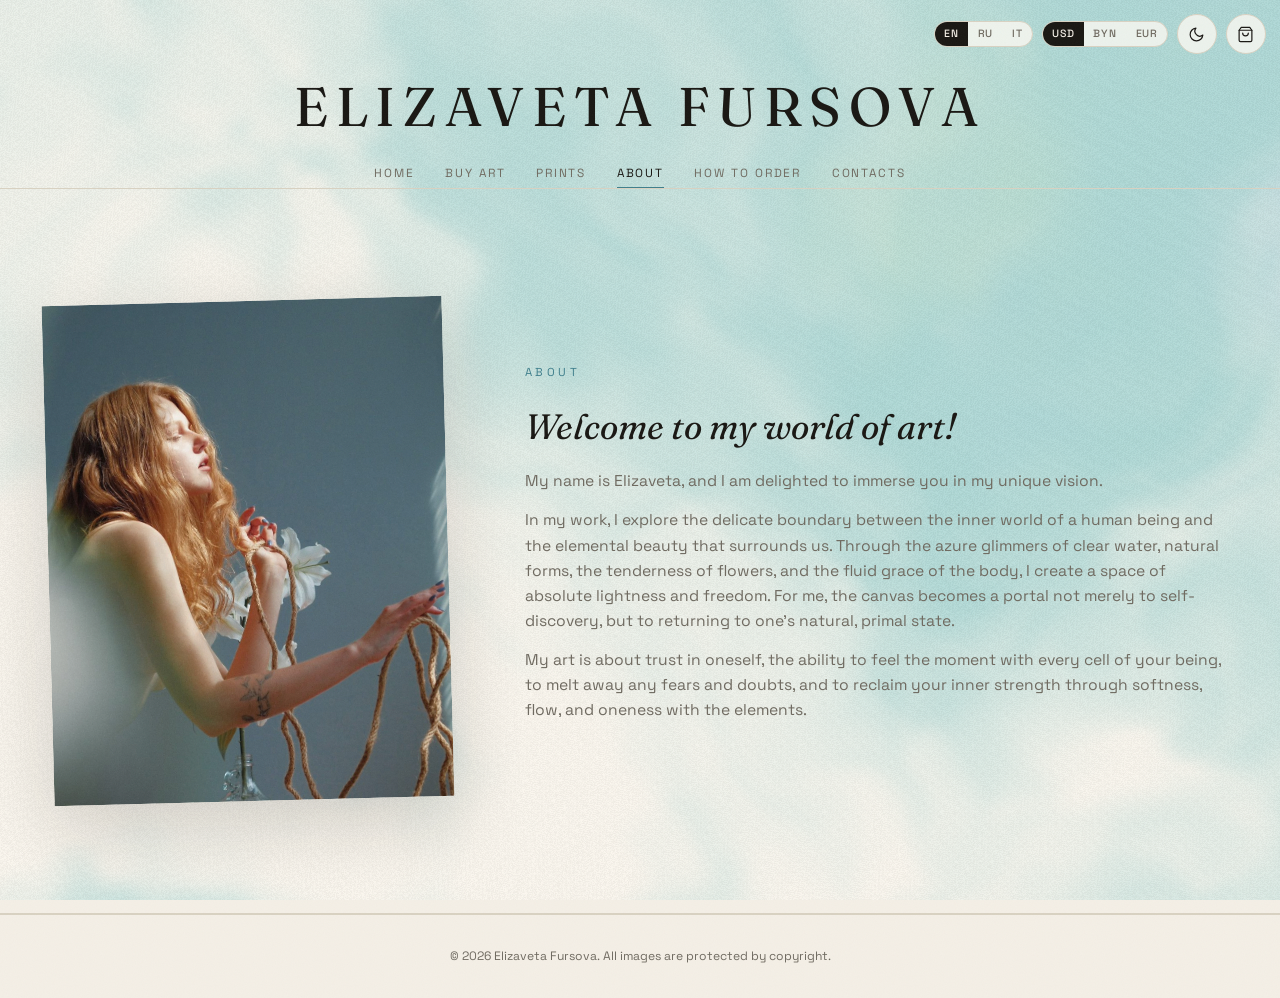
==== about.html @ abee3919 "Multi-page structure, lightbox zoom, sold works haze, full-width hero - Six separate pages: Home, Bu" ====
<!DOCTYPE html>
<html lang="en">
<head>
  <meta charset="UTF-8">
  <meta name="viewport" content="width=device-width, initial-scale=1.0">
  <title>About — Elizaveta Fursova</title>
  <meta name="description" content="About the artist Elizaveta Fursova.">
  <meta name="theme-color" content="#f4efe6">
  <link rel="preconnect" href="https://fonts.googleapis.com">
  <link rel="preconnect" href="https://fonts.gstatic.com" crossorigin>
  <link href="https://fonts.googleapis.com/css2?family=Fraunces:ital,opsz,wght@0,9..144,300..700;1,9..144,300..700&family=Space+Grotesk:wght@400;500;600&display=swap" rel="stylesheet">
  <link rel="stylesheet" href="css/style.css">
  <link rel="icon" href="data:image/svg+xml,<svg xmlns=%22http://www.w3.org/2000/svg%22 viewBox=%220 0 100 100%22><text y=%22.9em%22 font-size=%2290%22>🖼</text></svg>">
</head>
<body data-title-key="nav.about">

  <canvas id="bgShader" aria-hidden="true"></canvas>
  <div class="grain" aria-hidden="true"></div>

  <div class="utilities">
    <div class="switchers"></div>
    <button class="icon-btn" id="themeBtn" aria-label="Toggle theme">
      <svg class="icon-moon" width="17" height="17" viewBox="0 0 24 24" fill="none" stroke="currentColor" stroke-width="1.7" stroke-linecap="round" stroke-linejoin="round"><path d="M21 12.8A9 9 0 1 1 11.2 3a7 7 0 0 0 9.8 9.8Z"/></svg>
      <svg class="icon-sun" width="17" height="17" viewBox="0 0 24 24" fill="none" stroke="currentColor" stroke-width="1.7" stroke-linecap="round" stroke-linejoin="round"><circle cx="12" cy="12" r="4"/><path d="M12 2v2M12 20v2M4.9 4.9l1.4 1.4M17.7 17.7l1.4 1.4M2 12h2M20 12h2M4.9 19.1l1.4-1.4M17.7 6.3l1.4-1.4"/></svg>
    </button>
    <button class="icon-btn" id="cartBtn" aria-label="Cart">
      <svg width="17" height="17" viewBox="0 0 24 24" fill="none" stroke="currentColor" stroke-width="1.7" stroke-linecap="round" stroke-linejoin="round"><path d="M6 2 3 6v14a2 2 0 0 0 2 2h14a2 2 0 0 0 2-2V6l-3-4Z"/><path d="M3 6h18"/><path d="M16 10a4 4 0 0 1-8 0"/></svg>
      <span class="cart-count" id="cartCount" hidden>0</span>
    </button>
  </div>

  <header class="site-head" id="top">
    <a class="site-name" href="index.html" data-artist-name>Elizaveta Fursova</a>
    <nav class="site-nav">
      <a href="index.html" data-i18n="nav.home">Home</a>
      <a href="buy-art.html" data-i18n="nav.buy">Buy art</a>
      <a href="prints.html" data-i18n="nav.prints">Prints</a>
      <a href="about.html" class="active" data-i18n="nav.about">About</a>
      <a href="how-to-order.html" data-i18n="nav.how">How to order</a>
      <a href="contacts.html" data-i18n="nav.contacts">Contacts</a>
    </nav>
  </header>

  <main>
    <section class="section section-about">
      <div class="about-inner">
        <div class="about-portrait reveal">
          <img src="images/portrait.jpg" alt="Elizaveta Fursova" loading="lazy">
        </div>
        <div class="about-text reveal">
          <p class="about-kicker" data-i18n="about.title">About</p>
          <p class="about-greeting" data-about-greeting></p>
          <div class="about-body" data-about></div>
        </div>
      </div>
    </section>
  </main>

  <footer class="footer">
    <p>© <span id="year"></span> <span data-artist-name>Elizaveta Fursova</span>. <span data-i18n="footer">All images are protected by copyright.</span></p>
  </footer>

  <!-- КОРЗИНА -->
  <div class="drawer-overlay" id="cartDrawer" hidden>
    <aside class="drawer" role="dialog" aria-modal="true" aria-label="Cart">
      <div class="drawer-head">
        <h3 data-i18n="cart.title">Cart</h3>
        <button class="modal-close" data-close-cart aria-label="Close">×</button>
      </div>
      <div class="drawer-items" id="cartItems"></div>
      <div class="drawer-empty" id="cartEmpty" data-i18n="cart.empty">Your cart is empty</div>

      <form class="drawer-form" id="orderForm" hidden>
        <div class="drawer-total"><span data-i18n="cart.total">Total:</span> <strong id="cartTotal"></strong></div>
        <input type="text" id="fName" data-i18n-ph="cart.name" placeholder="Your name" required>
        <input type="text" id="fContact" data-i18n-ph="cart.contact" placeholder="Telegram, phone or e-mail" required>
        <textarea id="fComment" data-i18n-ph="cart.comment" placeholder="Order notes (optional)" rows="2"></textarea>
        <button type="submit" class="btn btn-primary btn-wide" data-i18n="cart.sendTg">Send order via Telegram</button>
        <button type="button" class="btn btn-ghost btn-wide" id="sendMail" data-i18n="cart.sendMail">Send by e-mail</button>
        <p class="drawer-hint" data-i18n="cart.hint">The button copies your order text and opens the chat.</p>
      </form>
    </aside>
  </div>

  <div class="toast" id="toast" hidden></div>

  <script src="js/products.js"></script>
  <script src="js/app.js"></script>
  <script src="js/shader.js"></script>
</body>
</html>
---- css/style.css ----
/* ============================================================
   ТЕМЫ: светлая (по умолчанию) и тёмная [data-theme="dark"]
   ============================================================ */
:root {
  --bg: #f4efe6;
  --bg-soft: #eae4d7;
  --surface: #fbf8f2;
  --ink: #191713;
  --ink-soft: #6f6a60;
  --line: #d9d2c2;
  --accent: #3f7f8c;
  --accent-soft: #67a5b0;
  --shadow: 0 24px 70px rgba(25, 23, 19, .16);
  --grain-o: .06;
  --serif: "Fraunces", Georgia, serif;
  --sans: "Space Grotesk", -apple-system, "Segoe UI", sans-serif;
  --ease: cubic-bezier(.22, .8, .28, 1);
}

[data-theme="dark"] {
  --bg: #121110;
  --bg-soft: #1b1917;
  --surface: #1d1b18;
  --ink: #ece6da;
  --ink-soft: #97917f;
  --line: #2d2a25;
  --accent: #85c0cb;
  --accent-soft: #a6d6df;
  --shadow: 0 24px 70px rgba(0, 0, 0, .5);
  --grain-o: .09;
}

* { margin: 0; padding: 0; box-sizing: border-box; }

html { scroll-behavior: smooth; }

body {
  font-family: var(--sans);
  font-size: 16px;
  line-height: 1.6;
  color: var(--ink);
  background: var(--bg);
  -webkit-font-smoothing: antialiased;
  overflow-x: hidden;
  transition: background .5s ease, color .5s ease;
}

::selection { background: var(--accent); color: var(--bg); }

/* аккуратный фокус для клавиатуры, без рамок при кликах мышью */
:focus { outline: none; }
:focus-visible { outline: 2px solid var(--accent); outline-offset: 3px; border-radius: 4px; }

a, button { -webkit-tap-highlight-color: transparent; }

img { display: block; max-width: 100%; }

h1, h2, h3 { font-family: var(--serif); font-weight: 420; line-height: 1.05; }

a { color: inherit; }

/* фон-шейдер на весь сайт, под контентом */
#bgShader {
  position: fixed;
  inset: 0;
  width: 100%;
  height: 100%;
  z-index: -1;
  display: block;
}

/* Зерно бумаги */
.grain {
  position: fixed;
  inset: -50%;
  width: 200%;
  height: 200%;
  z-index: 999;
  pointer-events: none;
  opacity: var(--grain-o);
  background-image: url("data:image/svg+xml,%3Csvg xmlns='http://www.w3.org/2000/svg' width='140' height='140'%3E%3Cfilter id='n'%3E%3CfeTurbulence type='fractalNoise' baseFrequency='.9' numOctaves='2'/%3E%3C/filter%3E%3Crect width='140' height='140' filter='url(%23n)' opacity='.6'/%3E%3C/svg%3E");
  animation: grain 8s steps(10) infinite;
}
@keyframes grain {
  0%, 100% { transform: translate(0, 0); }
  20% { transform: translate(-3%, 2%); }
  40% { transform: translate(2%, -3%); }
  60% { transform: translate(-2%, -2%); }
  80% { transform: translate(3%, 3%); }
}

/* ============================================================
   ПОЯВЛЕНИЕ ПРИ СКРОЛЛЕ (только когда работает JS)
   ============================================================ */
.js .reveal {
  opacity: 0;
  transform: translateY(38px);
  transition: opacity 1s var(--ease), transform 1s var(--ease);
  transition-delay: var(--d, 0s);
}
.js .reveal.in { opacity: 1; transform: none; }

@media (prefers-reduced-motion: reduce) {
  .js .reveal { opacity: 1; transform: none; transition: none; }
  .marquee-track, .grain { animation: none !important; }
}

/* ============================================================
   КНОПКИ
   ============================================================ */
.btn {
  position: relative;
  display: inline-block;
  padding: .95rem 2.1rem;
  border: 1px solid transparent;
  border-radius: 3rem;
  font: 500 .8rem/1 var(--sans);
  letter-spacing: .12em;
  text-transform: uppercase;
  text-decoration: none;
  cursor: pointer;
  overflow: hidden;
  z-index: 1;
  transition: color .35s var(--ease), border-color .35s var(--ease);
}
.btn::after {
  content: "";
  position: absolute;
  inset: 0;
  background: var(--accent);
  transform: translateY(101%);
  transition: transform .4s var(--ease);
  z-index: -1;
}
.btn:hover::after { transform: translateY(0); }
.btn-primary { background: var(--ink); color: var(--bg); }
.btn-primary:hover { color: #fff; }
.btn-ghost { background: transparent; color: var(--ink); border-color: var(--line); }
.btn-ghost:hover { color: #fff; border-color: var(--accent); }
.btn-wide { width: 100%; text-align: center; }

/* ============================================================
   СЛУЖЕБНЫЕ КНОПКИ (фикс. правый верхний угол)
   ============================================================ */
.utilities {
  position: fixed;
  top: .9rem;
  right: .9rem;
  z-index: 60;
  display: flex;
  align-items: center;
  gap: .55rem;
}

.switchers { display: flex; align-items: center; gap: .55rem; }
.switch-group {
  display: flex;
  border: 1px solid var(--line);
  border-radius: 2rem;
  overflow: hidden;
  background: var(--surface);
  background: color-mix(in srgb, var(--surface) 82%, transparent);
  backdrop-filter: blur(8px);
}
.switch {
  padding: .42rem .6rem;
  border: none;
  background: transparent;
  font: 500 .66rem/1 var(--sans);
  letter-spacing: .06em;
  color: var(--ink-soft);
  cursor: pointer;
  transition: all .25s;
}
.switch:hover { color: var(--ink); }
.switch.active { background: var(--ink); color: var(--bg); }

.icon-btn {
  position: relative;
  display: grid;
  place-items: center;
  width: 40px;
  height: 40px;
  border: 1px solid var(--line);
  border-radius: 50%;
  background: var(--surface);
  background: color-mix(in srgb, var(--surface) 82%, transparent);
  backdrop-filter: blur(8px);
  color: var(--ink);
  cursor: pointer;
  transition: border-color .25s, transform .25s var(--ease);
  flex-shrink: 0;
}
.icon-btn:hover { border-color: var(--accent); transform: scale(1.07); }

.icon-sun { display: none; }
[data-theme="dark"] .icon-sun { display: block; }
[data-theme="dark"] .icon-moon { display: none; }

.cart-count {
  position: absolute;
  top: -4px;
  right: -4px;
  min-width: 18px;
  height: 18px;
  padding: 0 4px;
  border-radius: 9px;
  background: var(--accent);
  color: #fff;
  font-size: .66rem;
  font-weight: 600;
  line-height: 18px;
  text-align: center;
}

/* ============================================================
   ШАПКА: имя по центру + меню строкой
   ============================================================ */
.site-head {
  text-align: center;
  padding: clamp(3.2rem, 7vw, 4.8rem) 1.2rem 0;
}

.site-name {
  display: inline-block;
  font-family: var(--serif);
  font-size: clamp(1.9rem, 5.2vw, 3.4rem);
  font-weight: 420;
  letter-spacing: .14em;
  text-transform: uppercase;
  text-decoration: none;
  line-height: 1.1;
}

.site-nav {
  display: flex;
  flex-wrap: wrap;
  justify-content: center;
  gap: .4rem 1.9rem;
  margin-top: 1.4rem;
}
.site-nav a {
  position: relative;
  font-size: .74rem;
  letter-spacing: .16em;
  text-transform: uppercase;
  text-decoration: none;
  color: var(--ink-soft);
  padding: .3rem 0;
  transition: color .25s;
}
.site-nav a::after {
  content: "";
  position: absolute;
  left: 0; right: 100%;
  bottom: 0;
  height: 1px;
  background: var(--accent);
  transition: right .35s var(--ease);
}
.site-nav a:hover { color: var(--ink); }
.site-nav a:hover::after { right: 0; }
.site-nav a.active { color: var(--ink); }
.site-nav a.active::after { right: 0; }

/* ============================================================
   ФОТО-ШАПКА — во всю ширину экрана
   ============================================================ */
.hero {
  margin-top: clamp(1.6rem, 3.5vw, 2.6rem);
}
.hero-photo { position: relative; }
.hero-photo img {
  width: 100%;
  display: block;
  max-height: 78vh;
  object-fit: cover;
}

.home-cta {
  text-align: center;
  padding: clamp(2.5rem, 6vw, 4rem) 1.2rem;
}

/* короткие страницы: подвал не должен висеть посреди экрана */
main { min-height: 52vh; }

/* ============================================================
   СЕКЦИИ И ГИГАНТСКИЕ ЗАГОЛОВКИ
   ============================================================ */
.section {
  max-width: 1280px;
  margin: 0 auto;
  padding: clamp(4rem, 9vw, 7rem) clamp(1.2rem, 4vw, 3rem);
}

.giant {
  font-size: clamp(2.4rem, 6.5vw, 5rem);
  font-weight: 380;
  letter-spacing: -.02em;
  text-transform: uppercase;
}
.giant sup {
  font-family: var(--sans);
  font-size: clamp(.9rem, 1.6vw, 1.2rem);
  font-weight: 500;
  color: var(--accent);
  margin-left: .6rem;
  letter-spacing: 0;
}

.works-head {
  display: flex;
  flex-wrap: wrap;
  align-items: flex-end;
  justify-content: space-between;
  gap: 1.2rem 2rem;
  margin-bottom: clamp(2.5rem, 5vw, 4rem);
}

/* ============================================================
   СЕТКА РАБОТ
   ============================================================ */
.grid {
  display: grid;
  grid-template-columns: repeat(3, 1fr);
  gap: clamp(2.2rem, 4vw, 3.2rem) clamp(1.2rem, 2.5vw, 2rem);
}

.card { cursor: pointer; }

.card-img {
  position: relative;
  aspect-ratio: 4 / 5;
  overflow: hidden;
  background: var(--bg-soft);
  margin-bottom: 1.2rem;
  transition: transform .5s var(--ease), box-shadow .5s var(--ease);
}
/* при наведении работа выходит вперёд, позади появляется тень */
.card:hover .card-img {
  transform: translateY(-9px);
  box-shadow: 0 30px 50px rgba(20, 30, 33, .3);
}
.card-img img {
  width: 100%;
  height: 100%;
  object-fit: cover;
  transform: scale(1.02);
  transition: transform .9s var(--ease);
}
.card:hover .card-img img { transform: scale(1.07); }

.card-badge {
  position: absolute;
  top: .8rem;
  left: .8rem;
  padding: .34rem .75rem;
  border-radius: 2rem;
  background: var(--ink);
  color: var(--bg);
  font-size: .62rem;
  letter-spacing: .16em;
  text-transform: uppercase;
  z-index: 1;
}
.card-badge.unique { background: var(--accent); color: #fff; }

/* проданные работы: дымка поверх, приглушённые цвета */
.card.is-sold .card-img::after {
  content: "";
  position: absolute;
  inset: 0;
  background: var(--bg);
  opacity: .42;
  pointer-events: none;
  transition: opacity .4s var(--ease);
}
.card.is-sold .card-img img { filter: saturate(.75); }
.card.is-sold:hover .card-img::after { opacity: .22; } /* при наведении дымка слегка тает */

.card-title {
  font-family: var(--serif);
  font-size: clamp(1.25rem, 1.8vw, 1.55rem);
  font-weight: 440;
  transition: color .25s;
}
.card:hover .card-title { color: var(--accent); }
.card-meta { font-size: .78rem; color: var(--ink-soft); margin: .2rem 0 .35rem; }
.card-price { font-size: .92rem; font-weight: 500; letter-spacing: .03em; }
.card-price.sold { color: var(--ink-soft); font-weight: 400; font-style: italic; }

/* ============================================================
   ВАРИАНТ «МАГНИТНАЯ КАРУСЕЛЬ» (включается <body class="carousel-mode">)
   ============================================================ */
.carousel-mode .grid {
  display: flex;
  gap: clamp(1.4rem, 2.5vw, 2.2rem);
  overflow-x: auto;
  scroll-snap-type: x mandatory;
  padding: .5rem .5rem 1.8rem;
  cursor: grab;
  scrollbar-width: none;
  -webkit-overflow-scrolling: touch;
  user-select: none;
}
.carousel-mode .card-img img { -webkit-user-drag: none; user-drag: none; }
.carousel-mode .grid::-webkit-scrollbar { display: none; }
.carousel-mode .grid.dragging { cursor: grabbing; scroll-snap-type: none; }
.carousel-mode .grid.dragging .card { pointer-events: none; }
.carousel-mode .card {
  flex: 0 0 min(400px, 80vw);
  scroll-snap-align: center;
}
.carousel-mode .card-img { will-change: transform; }
.car-nav { display: flex; gap: .6rem; }

/* ============================================================
   ПРИНТЫ (скоро)
   ============================================================ */
.section-prints { text-align: center; border-top: 1px solid var(--line); }
.prints-soon {
  margin-top: 1.4rem;
  font-family: var(--serif);
  font-style: italic;
  font-size: clamp(1.1rem, 2vw, 1.4rem);
  color: var(--ink-soft);
}

/* ============================================================
   ОБО МНЕ
   ============================================================ */
.section-about { border-top: 1px solid var(--line); border-bottom: 1px solid var(--line); }
.about-inner {
  display: grid;
  grid-template-columns: minmax(240px, 400px) 1fr;
  gap: clamp(2rem, 6vw, 5rem);
  align-items: center;
}
.about-portrait { overflow: hidden; box-shadow: var(--shadow); rotate: -1.5deg; }
.about-portrait img {
  width: 100%;
  aspect-ratio: 4/5;
  object-fit: cover;
  transition: transform .9s var(--ease);
}
.about-portrait:hover img { transform: scale(1.05); }

.about-kicker {
  font-size: .72rem;
  letter-spacing: .3em;
  text-transform: uppercase;
  color: var(--accent);
  margin-bottom: 1.4rem;
}
.about-greeting {
  font-family: var(--serif);
  font-size: clamp(1.5rem, 2.8vw, 2.2rem);
  font-weight: 400;
  font-style: italic;
  line-height: 1.3;
  margin-bottom: 1.2rem;
}
.about-body p {
  font-size: .98rem;
  color: var(--ink-soft);
  max-width: 46rem;
  margin-bottom: .9rem;
}
.about-city { margin-top: 1.2rem; font-style: italic; color: var(--ink-soft); }

/* ============================================================
   КАК ЗАКАЗАТЬ
   ============================================================ */
#how .giant { margin-bottom: clamp(2.5rem, 5vw, 4rem); }
.steps {
  list-style: none;
  display: grid;
  grid-template-columns: repeat(auto-fit, minmax(240px, 1fr));
  gap: 2.5rem;
}
.steps li { border-top: 1px solid var(--line); padding-top: 1.4rem; }
.steps li span {
  font-family: var(--serif);
  font-style: italic;
  font-size: clamp(2.2rem, 4vw, 3.4rem);
  font-weight: 340;
  color: var(--accent);
  line-height: 1;
}
.steps h3 { font-size: 1.3rem; font-weight: 460; margin: .8rem 0 .5rem; }
.steps p { font-size: .9rem; color: var(--ink-soft); }

/* ============================================================
   КОНТАКТЫ И ПОДВАЛ
   ============================================================ */
.section-contacts { text-align: center; border-top: 1px solid var(--line); }
.contacts-lead { color: var(--ink-soft); margin: 1.2rem auto 2.2rem; max-width: 34rem; }
.contact-links { display: flex; justify-content: center; gap: 1rem; }
.contact-links .soc {
  display: grid;
  place-items: center;
  width: 62px;
  height: 62px;
  border: 1px solid var(--line);
  border-radius: 50%;
  color: var(--ink);
  background: var(--surface);
  transition: all .3s var(--ease);
}
.contact-links .soc:hover {
  background: var(--accent);
  border-color: var(--accent);
  color: #fff;
  transform: translateY(-4px);
  box-shadow: 0 12px 28px rgba(20, 30, 33, .2);
}
.contacts-email {
  margin-top: 1.8rem;
  font-size: .95rem;
  color: var(--ink-soft);
}
.contacts-email a {
  color: var(--ink);
  text-decoration-color: var(--accent);
  text-underline-offset: 4px;
  transition: color .25s;
}
.contacts-email a:hover { color: var(--accent); }

.footer {
  border-top: 1px solid var(--line);
  padding: 2rem 1.5rem;
  text-align: center;
  font-size: .76rem;
  color: var(--ink-soft);
}

/* ============================================================
   МОДАЛЬНОЕ ОКНО РАБОТЫ
   ============================================================ */
.modal-overlay {
  position: fixed;
  inset: 0;
  z-index: 100;
  display: grid;
  place-items: center;
  padding: 1.2rem;
  background: rgba(10, 9, 8, .6);
  backdrop-filter: blur(6px);
  animation: fadeIn .3s ease;
}
@keyframes fadeIn { from { opacity: 0; } }

.modal {
  position: relative;
  display: grid;
  grid-template-columns: 1.1fr 1fr;
  width: min(940px, 100%);
  max-height: 90vh;
  background: var(--surface);
  box-shadow: var(--shadow);
  overflow: hidden;
  animation: modalIn .5s var(--ease);
}
@keyframes modalIn { from { opacity: 0; transform: translateY(30px) scale(.98); } }

.modal-img { background: var(--bg-soft); }
.modal-img img { width: 100%; height: 100%; object-fit: contain; }
.modal-info {
  padding: clamp(1.5rem, 4vw, 2.8rem);
  overflow-y: auto;
  display: flex;
  flex-direction: column;
}
.modal-cat {
  font-size: .7rem;
  letter-spacing: .24em;
  text-transform: uppercase;
  color: var(--accent);
  margin-bottom: .7rem;
}
.modal-info h3 { font-size: clamp(1.7rem, 3vw, 2.3rem); font-weight: 420; margin-bottom: .6rem; }
.modal-meta { font-size: .84rem; color: var(--ink-soft); margin-bottom: 1rem; }
.modal-unique {
  font-size: .78rem;
  font-style: italic;
  color: var(--accent-soft);
  border-left: 2px solid var(--accent);
  padding-left: .7rem;
  margin-bottom: 1rem;
}
.modal-desc { font-size: .93rem; color: var(--ink-soft); margin-bottom: 2rem; }
.modal-buy {
  margin-top: auto;
  display: flex;
  align-items: center;
  justify-content: space-between;
  gap: 1rem;
  flex-wrap: wrap;
}
.modal-price { font-family: var(--serif); font-size: 1.8rem; font-weight: 500; }

.modal-close {
  position: absolute;
  top: .7rem;
  right: .9rem;
  z-index: 2;
  width: 38px;
  height: 38px;
  border: 1px solid var(--line);
  border-radius: 50%;
  background: var(--surface);
  font-size: 1.35rem;
  line-height: 1;
  color: var(--ink);
  cursor: pointer;
  transition: transform .3s var(--ease), color .3s;
}
.modal-close:hover { transform: rotate(90deg); color: var(--accent); }

/* ============================================================
   КОРЗИНА
   ============================================================ */
.drawer-overlay {
  position: fixed;
  inset: 0;
  z-index: 100;
  background: rgba(10, 9, 8, .6);
  backdrop-filter: blur(6px);
  animation: fadeIn .3s ease;
}
.drawer {
  position: absolute;
  top: 0;
  right: 0;
  width: min(430px, 100%);
  height: 100%;
  background: var(--surface);
  display: flex;
  flex-direction: column;
  padding: 1.5rem;
  overflow-y: auto;
  animation: slideIn .45s var(--ease);
}
@keyframes slideIn { from { transform: translateX(70px); opacity: 0; } }

.drawer-head {
  display: flex;
  align-items: center;
  justify-content: space-between;
  margin-bottom: 1.2rem;
}
.drawer-head h3 { font-size: 1.7rem; font-weight: 420; }
.drawer-head .modal-close { position: static; }

.drawer-items { display: flex; flex-direction: column; gap: 1rem; }
.cart-item {
  display: grid;
  grid-template-columns: 64px 1fr auto;
  gap: .9rem;
  align-items: center;
  padding-bottom: 1rem;
  border-bottom: 1px solid var(--line);
}
.cart-item img { width: 64px; height: 80px; object-fit: cover; background: var(--bg-soft); }
.cart-item-title { font-family: var(--serif); font-size: 1.08rem; font-weight: 440; line-height: 1.25; }
.cart-item-price { font-size: .84rem; color: var(--ink-soft); margin-top: .2rem; }
.cart-item-qty { display: flex; align-items: center; gap: .5rem; margin-top: .4rem; }
.cart-item-qty button {
  width: 24px; height: 24px;
  border: 1px solid var(--line);
  background: transparent;
  color: var(--ink);
  border-radius: 50%;
  cursor: pointer;
  font-size: .9rem;
  line-height: 1;
  transition: all .2s;
}
.cart-item-qty button:hover { border-color: var(--accent); color: var(--accent); }
.cart-item-unique {
  display: inline-block;
  margin-top: .4rem;
  font-size: .68rem;
  font-style: italic;
  letter-spacing: .05em;
  color: var(--accent-soft);
}
.cart-item-remove {
  border: none;
  background: none;
  color: var(--ink-soft);
  font-size: 1.1rem;
  cursor: pointer;
  align-self: start;
  transition: color .2s;
}
.cart-item-remove:hover { color: var(--accent); }

.drawer-empty { padding: 3rem 0; text-align: center; color: var(--ink-soft); }

.drawer-form { margin-top: 1.4rem; display: flex; flex-direction: column; gap: .7rem; }
.drawer-total { font-size: 1.05rem; margin-bottom: .4rem; }
.drawer-total strong { font-family: var(--serif); font-size: 1.3rem; }
.drawer-form input, .drawer-form textarea {
  padding: .85rem 1.1rem;
  border: 1px solid var(--line);
  border-radius: 2px;
  background: var(--bg);
  font: 400 .9rem var(--sans);
  color: var(--ink);
  resize: vertical;
  transition: border-color .25s;
}
.drawer-form input::placeholder, .drawer-form textarea::placeholder { color: var(--ink-soft); }
.drawer-form input:focus, .drawer-form textarea:focus { outline: none; border-color: var(--accent); }
.drawer-hint { font-size: .74rem; color: var(--ink-soft); text-align: center; }

/* ============================================================
   ЛАЙТБОКС: приближение картины
   ============================================================ */
.lightbox {
  position: fixed;
  inset: 0;
  z-index: 300;
  display: grid;
  place-items: center;
  background: rgba(8, 8, 8, .92);
  animation: fadeIn .25s ease;
  overflow: hidden;
}
.lightbox img {
  max-width: 94vw;
  max-height: 94vh;
  object-fit: contain;
  cursor: zoom-in;
  transition: transform .45s var(--ease);
}
.lightbox img.zoomed {
  transform: scale(2.4);
  cursor: zoom-out;
}
.lightbox .modal-close { background: rgba(255, 255, 255, .12); border-color: transparent; color: #fff; }

/* ============================================================
   ТОСТ
   ============================================================ */
.toast {
  position: fixed;
  bottom: 1.6rem;
  left: 50%;
  transform: translateX(-50%);
  z-index: 200;
  padding: .85rem 1.7rem;
  border-radius: 3rem;
  background: var(--ink);
  color: var(--bg);
  font-size: .84rem;
  box-shadow: var(--shadow);
  animation: toastIn .3s var(--ease);
}
@keyframes toastIn { from { opacity: 0; transform: translate(-50%, 12px); } }

[hidden] { display: none !important; }

/* ============================================================
   АДАПТИВ
   ============================================================ */
@media (max-width: 860px) {
  .grid { grid-template-columns: 1fr 1fr; gap: 2rem 1.2rem; }

  .site-head { padding-top: 4.6rem; } /* чтобы имя не подлезало под служебные кнопки */
  .site-nav { gap: .3rem 1.2rem; }

  .modal { grid-template-columns: 1fr; overflow-y: auto; }
  .modal-img { max-height: 48vh; }
  .modal-img img { object-fit: contain; height: 100%; }
  .about-inner { grid-template-columns: 1fr; }
  .about-portrait { max-width: 300px; }
}

@media (max-width: 520px) {
  .grid { grid-template-columns: 1fr; }
  .utilities { right: .6rem; top: .6rem; gap: .4rem; }
  .switch { padding: .38rem .48rem; }
  .icon-btn { width: 36px; height: 36px; }
}
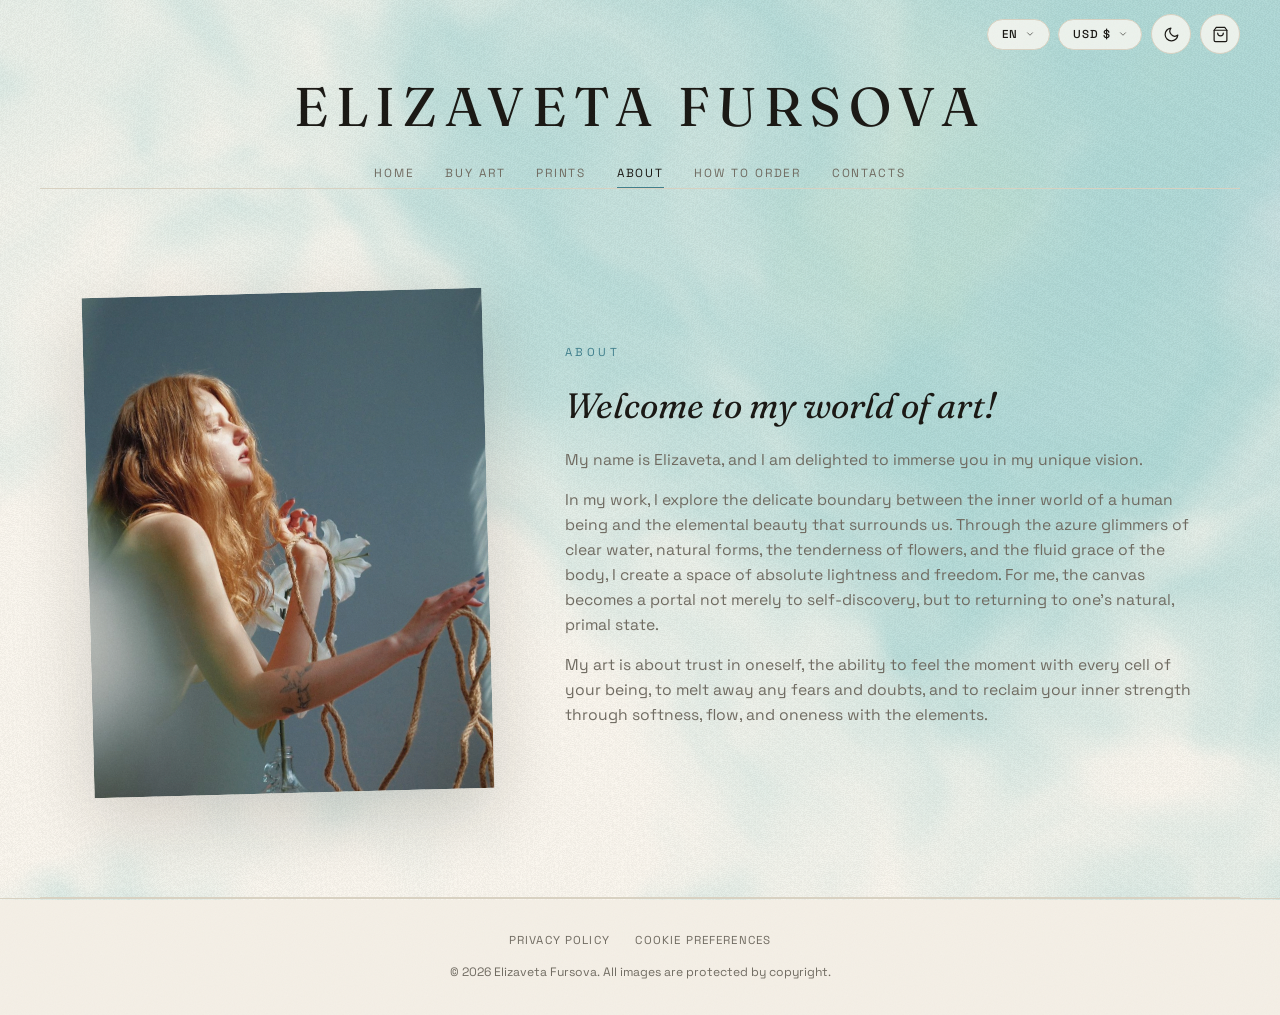
==== commit d7063c24: "Add dropdowns, mini header, 1200px layout, payment info, privacy policy, copyright EXIF - Language/c" ====
--- a/about.html
+++ b/about.html
@@ -57,6 +57,10 @@
   </main>
 
   <footer class="footer">
+    <div class="footer-links">
+      <a href="privacy-policy.html" data-i18n="footerNav.privacy">Privacy policy</a>
+      <a href="privacy-policy.html#cookies" data-i18n="footerNav.cookies">Cookie preferences</a>
+    </div>
     <p>© <span id="year"></span> <span data-artist-name>Elizaveta Fursova</span>. <span data-i18n="footer">All images are protected by copyright.</span></p>
   </footer>
 
--- a/css/style.css
+++ b/css/style.css
@@ -145,7 +145,8 @@
 .utilities {
   position: fixed;
   top: .9rem;
-  right: .9rem;
+  /* прижаты к краю контентной колонки (1200px), а не к краю экрана */
+  right: max(.9rem, calc((100vw - 1200px) / 2));
   z-index: 60;
   display: flex;
   align-items: center;
@@ -153,27 +154,57 @@
 }
 
 .switchers { display: flex; align-items: center; gap: .55rem; }
-.switch-group {
-  display: flex;
+
+/* выпадающие списки языка и валюты */
+.dd { position: relative; }
+.dd-btn {
+  display: inline-flex;
+  align-items: center;
+  gap: .45rem;
+  padding: .55rem .85rem;
   border: 1px solid var(--line);
   border-radius: 2rem;
-  overflow: hidden;
   background: var(--surface);
   background: color-mix(in srgb, var(--surface) 82%, transparent);
   backdrop-filter: blur(8px);
-}
-.switch {
-  padding: .42rem .6rem;
+  font: 500 .72rem/1 var(--sans);
+  letter-spacing: .08em;
+  color: var(--ink);
+  cursor: pointer;
+  transition: border-color .25s;
+}
+.dd-btn:hover { border-color: var(--accent); }
+.dd-btn svg { opacity: .6; }
+
+.dd-list {
+  position: absolute;
+  top: calc(100% + 6px);
+  right: 0;
+  min-width: 130px;
+  padding: .35rem;
+  border: 1px solid var(--line);
+  border-radius: 12px;
+  background: var(--surface);
+  box-shadow: 0 16px 44px rgba(20, 25, 28, .18);
+  display: flex;
+  flex-direction: column;
+  z-index: 70;
+  animation: ddIn .18s var(--ease);
+}
+@keyframes ddIn { from { opacity: 0; transform: translateY(-4px); } }
+.dd-item {
+  padding: .55rem .8rem;
   border: none;
+  border-radius: 8px;
   background: transparent;
-  font: 500 .66rem/1 var(--sans);
-  letter-spacing: .06em;
+  font: 500 .78rem/1 var(--sans);
   color: var(--ink-soft);
+  text-align: left;
   cursor: pointer;
-  transition: all .25s;
-}
-.switch:hover { color: var(--ink); }
-.switch.active { background: var(--ink); color: var(--bg); }
+  transition: all .2s;
+}
+.dd-item:hover { background: var(--bg-soft); color: var(--ink); }
+.dd-item.active { color: var(--accent); font-weight: 600; }
 
 .icon-btn {
   position: relative;
@@ -263,17 +294,51 @@
 .site-nav a.active { color: var(--ink); }
 .site-nav a.active::after { right: 0; }
 
+/* компактная шапка: появляется при прокрутке ВВЕРХ */
+.mini-head {
+  position: fixed;
+  top: 0; left: 0; right: 0;
+  z-index: 55;
+  display: flex;
+  align-items: center;
+  justify-content: center;
+  gap: 2rem;
+  padding: .8rem clamp(1rem, 3vw, 2rem);
+  background: color-mix(in srgb, var(--bg) 88%, transparent);
+  backdrop-filter: blur(14px);
+  border-bottom: 1px solid var(--line);
+  transform: translateY(-105%);
+  transition: transform .4s var(--ease);
+}
+.mini-head.show { transform: none; }
+.mini-name {
+  font-family: var(--serif);
+  font-size: 1.05rem;
+  font-weight: 500;
+  letter-spacing: .1em;
+  text-transform: uppercase;
+  text-decoration: none;
+  white-space: nowrap;
+}
+.mini-head .site-nav { margin-top: 0; flex-wrap: nowrap; }
+@media (max-width: 860px) {
+  .mini-name { display: none; }
+  .mini-head .site-nav { flex-wrap: wrap; }
+}
+
 /* ============================================================
    ФОТО-ШАПКА — во всю ширину экрана
    ============================================================ */
 .hero {
   margin-top: clamp(1.6rem, 3.5vw, 2.6rem);
 }
-.hero-photo { position: relative; }
+.hero-photo {
+  position: relative; /* фото — во всю ширину экрана, как на сайте-примере */
+}
 .hero-photo img {
   width: 100%;
   display: block;
-  max-height: 78vh;
+  max-height: 76vh;
   object-fit: cover;
 }
 
@@ -288,10 +353,11 @@
 /* ============================================================
    СЕКЦИИ И ГИГАНТСКИЕ ЗАГОЛОВКИ
    ============================================================ */
+/* эталонная ширина под стандартный монитор */
 .section {
-  max-width: 1280px;
+  max-width: 1200px;
   margin: 0 auto;
-  padding: clamp(4rem, 9vw, 7rem) clamp(1.2rem, 4vw, 3rem);
+  padding: clamp(4rem, 9vw, 6.5rem) clamp(1.2rem, 4vw, 3rem);
 }
 
 .giant {
@@ -535,6 +601,47 @@
   font-size: .76rem;
   color: var(--ink-soft);
 }
+.footer-links {
+  display: flex;
+  flex-wrap: wrap;
+  justify-content: center;
+  gap: .4rem 1.6rem;
+  margin-bottom: .9rem;
+}
+.footer-links a {
+  font-size: .72rem;
+  letter-spacing: .1em;
+  text-transform: uppercase;
+  text-decoration: none;
+  color: var(--ink-soft);
+  transition: color .25s;
+}
+.footer-links a:hover { color: var(--accent); }
+
+/* блок «Оплата и доставка» на странице заказа */
+.pay-block { margin-top: clamp(3rem, 6vw, 4.5rem); border-top: 1px solid var(--line); padding-top: 2rem; }
+.pay-title { font-family: var(--serif); font-size: clamp(1.4rem, 2.4vw, 1.9rem); font-weight: 440; margin-bottom: 1.2rem; }
+.pay-list { list-style: none; max-width: 46rem; }
+.pay-list li {
+  position: relative;
+  padding: .45rem 0 .45rem 1.6rem;
+  font-size: .93rem;
+  color: var(--ink-soft);
+}
+.pay-list li::before {
+  content: "✦";
+  position: absolute;
+  left: 0;
+  top: .5rem;
+  font-size: .7rem;
+  color: var(--accent);
+}
+
+/* страница политики конфиденциальности */
+.policy { max-width: 46rem; }
+.policy .giant { margin-bottom: 2rem; }
+.policy h3 { font-size: 1.4rem; font-weight: 460; margin: 2.2rem 0 .8rem; }
+.policy p { color: var(--ink-soft); font-size: .95rem; margin-bottom: .9rem; }
 
 /* ============================================================
    МОДАЛЬНОЕ ОКНО РАБОТЫ
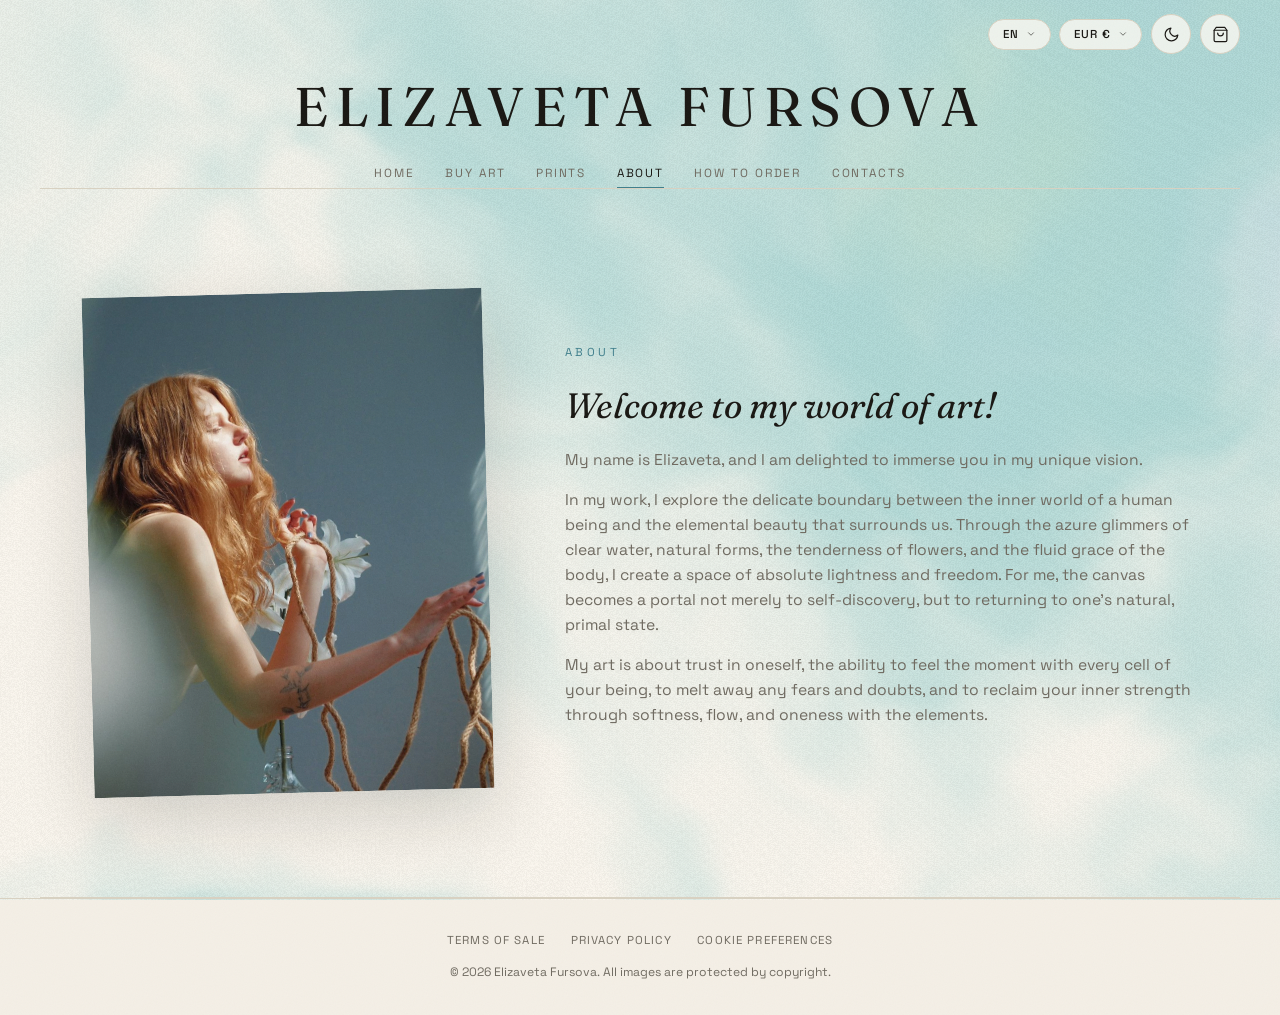
==== commit a485e8f1: "Catalog expansion, order system, payments info, new hero - 7 new paintings (23 total), Dreams of Mad" ====
--- a/about.html
+++ b/about.html
@@ -10,7 +10,8 @@
   <link rel="preconnect" href="https://fonts.gstatic.com" crossorigin>
   <link href="https://fonts.googleapis.com/css2?family=Fraunces:ital,opsz,wght@0,9..144,300..700;1,9..144,300..700&family=Space+Grotesk:wght@400;500;600&display=swap" rel="stylesheet">
   <link rel="stylesheet" href="css/style.css">
-  <link rel="icon" href="data:image/svg+xml,<svg xmlns=%22http://www.w3.org/2000/svg%22 viewBox=%220 0 100 100%22><text y=%22.9em%22 font-size=%2290%22>🖼</text></svg>">
+  <link rel="icon" type="image/png" href="images/favicon.png">
+  <link rel="apple-touch-icon" href="images/favicon-180.png">
 </head>
 <body data-title-key="nav.about">
 
@@ -58,6 +59,7 @@
 
   <footer class="footer">
     <div class="footer-links">
+      <a href="terms.html" data-i18n="footerNav.terms">Terms of sale</a>
       <a href="privacy-policy.html" data-i18n="footerNav.privacy">Privacy policy</a>
       <a href="privacy-policy.html#cookies" data-i18n="footerNav.cookies">Cookie preferences</a>
     </div>
@@ -78,10 +80,11 @@
         <div class="drawer-total"><span data-i18n="cart.total">Total:</span> <strong id="cartTotal"></strong></div>
         <input type="text" id="fName" data-i18n-ph="cart.name" placeholder="Your name" required>
         <input type="text" id="fContact" data-i18n-ph="cart.contact" placeholder="Telegram, phone or e-mail" required>
+        <input type="text" id="fCity" data-i18n-ph="cart.city" placeholder="Country and city — to plan the delivery">
         <textarea id="fComment" data-i18n-ph="cart.comment" placeholder="Order notes (optional)" rows="2"></textarea>
-        <button type="submit" class="btn btn-primary btn-wide" data-i18n="cart.sendTg">Send order via Telegram</button>
-        <button type="button" class="btn btn-ghost btn-wide" id="sendMail" data-i18n="cart.sendMail">Send by e-mail</button>
-        <p class="drawer-hint" data-i18n="cart.hint">The button copies your order text and opens the chat.</p>
+        <button type="submit" class="btn btn-primary btn-wide" data-i18n="cart.send">Send order</button>
+        <p class="order-alt-label" data-i18n="cart.orDirect">or write to me directly:</p>
+        <div class="order-alt" id="orderAlt"></div>
       </form>
     </aside>
   </div>
--- a/css/style.css
+++ b/css/style.css
@@ -303,7 +303,10 @@
   align-items: center;
   justify-content: center;
   gap: 2rem;
-  padding: .8rem clamp(1rem, 3vw, 2rem);
+  /* симметричные поля резервируют место под служебные кнопки справа */
+  padding: .5rem calc(max(.9rem, (100vw - 1200px) / 2) + 290px);
+  /* высота подобрана так, чтобы кнопки (top .9rem, 40px) были по центру полосы */
+  min-height: calc(1.8rem + 40px);
   background: color-mix(in srgb, var(--bg) 88%, transparent);
   backdrop-filter: blur(14px);
   border-bottom: 1px solid var(--line);
@@ -311,19 +314,14 @@
   transition: transform .4s var(--ease);
 }
 .mini-head.show { transform: none; }
-.mini-name {
-  font-family: var(--serif);
-  font-size: 1.05rem;
-  font-weight: 500;
-  letter-spacing: .1em;
-  text-transform: uppercase;
-  text-decoration: none;
-  white-space: nowrap;
-}
-.mini-head .site-nav { margin-top: 0; flex-wrap: nowrap; }
-@media (max-width: 860px) {
-  .mini-name { display: none; }
+.mini-head .site-nav { margin-top: 0; flex-wrap: nowrap; gap: .4rem clamp(1rem, 1.6vw, 1.9rem); }
+.mini-head .site-nav a { white-space: nowrap; flex-shrink: 0; }
+@media (max-width: 1150px) {
+  .mini-head { justify-content: flex-start; padding-left: 1rem; }
   .mini-head .site-nav { flex-wrap: wrap; }
+}
+@media (max-width: 720px) {
+  .mini-head { display: none; }
 }
 
 /* ============================================================
@@ -365,6 +363,9 @@
   font-weight: 380;
   letter-spacing: -.02em;
   text-transform: uppercase;
+  /* длинные слова (напр. «КОНФИДЕНЦИАЛЬНОСТИ») не должны вылезать за экран */
+  overflow-wrap: break-word;
+  hyphens: auto;
 }
 .giant sup {
   font-family: var(--sans);
@@ -416,6 +417,14 @@
   transition: transform .9s var(--ease);
 }
 .card:hover .card-img img { transform: scale(1.07); }
+
+/* круглые работы: прозрачный фон, картинка целиком, тень по форме круга */
+.card-img.is-contain { background: transparent; }
+.card-img.is-contain img { object-fit: contain; padding: 4%; }
+.card:hover .card-img.is-contain {
+  box-shadow: none;
+  filter: drop-shadow(0 26px 30px rgba(20, 30, 33, .3));
+}
 
 .card-badge {
   position: absolute;
@@ -444,6 +453,10 @@
 }
 .card.is-sold .card-img img { filter: saturate(.75); }
 .card.is-sold:hover .card-img::after { opacity: .22; } /* при наведении дымка слегка тает */
+/* у круглых работ прямоугольная дымка выглядела бы рамкой — глушим саму картинку */
+.card.is-sold .card-img.is-contain::after { display: none; }
+.card.is-sold .card-img.is-contain img { filter: saturate(.7); opacity: .62; transition: opacity .4s var(--ease); }
+.card.is-sold:hover .card-img.is-contain img { opacity: .85; }
 
 .card-title {
   font-family: var(--serif);
@@ -639,9 +652,13 @@
 
 /* страница политики конфиденциальности */
 .policy { max-width: 46rem; }
-.policy .giant { margin-bottom: 2rem; }
+/* на юридических страницах заголовок скромнее: «КОНФИДЕНЦИАЛЬНОСТИ»
+   в максимальном кегле не помещается в колонку */
+.policy .giant { margin-bottom: 2rem; font-size: clamp(1.9rem, 4vw, 3rem); line-height: 1.12; }
 .policy h3 { font-size: 1.4rem; font-weight: 460; margin: 2.2rem 0 .8rem; }
 .policy p { color: var(--ink-soft); font-size: .95rem; margin-bottom: .9rem; }
+.policy a { color: var(--accent); text-underline-offset: 3px; }
+.terms-seller { font-size: 1.05rem !important; color: var(--ink) !important; font-weight: 500; }
 
 /* ============================================================
    МОДАЛЬНОЕ ОКНО РАБОТЫ
@@ -672,8 +689,91 @@
 }
 @keyframes modalIn { from { opacity: 0; transform: translateY(30px) scale(.98); } }
 
-.modal-img { background: var(--bg-soft); }
+.modal-img { position: relative; background: var(--bg-soft); }
 .modal-img img { width: 100%; height: 100%; object-fit: contain; }
+/* прозрачный PNG круглой работы — с воздухом по краям */
+.modal-img img.img-contain { padding: 8%; }
+
+/* листание ракурсов */
+.gal-arrow {
+  position: absolute;
+  top: 50%;
+  transform: translateY(-50%);
+  width: 42px;
+  height: 42px;
+  border: 1px solid var(--line);
+  border-radius: 50%;
+  background: color-mix(in srgb, var(--surface) 85%, transparent);
+  backdrop-filter: blur(6px);
+  color: var(--ink);
+  font-size: 1.5rem;
+  line-height: 1;
+  cursor: pointer;
+  display: grid;
+  place-items: center;
+  padding-bottom: 4px;
+  transition: border-color .25s, transform .25s;
+  z-index: 2;
+}
+.gal-arrow:hover { border-color: var(--accent); transform: translateY(-50%) scale(1.08); }
+.gal-prev { left: .8rem; }
+.gal-next { right: .8rem; }
+.gal-count {
+  position: absolute;
+  right: .9rem;
+  bottom: .8rem;
+  padding: .25rem .65rem;
+  border-radius: 2rem;
+  background: color-mix(in srgb, var(--surface) 85%, transparent);
+  backdrop-filter: blur(6px);
+  font-size: .72rem;
+  letter-spacing: .08em;
+  color: var(--ink-soft);
+  z-index: 2;
+}
+
+/* авторская подпись — разборчивый рукописный шрифт */
+.modal-quote {
+  font-family: "Caveat", cursive;
+  font-size: 1.28rem;
+  line-height: 1.35;
+  color: var(--ink);
+  margin-bottom: 1.4rem;
+  padding-left: .9rem;
+  border-left: 2px solid var(--accent);
+}
+
+/* доставка включена в стоимость — ненавязчивый акцент */
+.modal-price-box { display: flex; flex-direction: column; gap: .25rem; }
+.modal-shipping { font-size: .74rem; letter-spacing: .04em; color: var(--accent); }
+.modal-btns { display: flex; gap: .6rem; flex-wrap: wrap; }
+.modal-btns .btn { text-decoration: none; }
+
+/* запасные каналы связи под формой заказа */
+.order-alt-label {
+  margin-top: .9rem;
+  font-size: .74rem;
+  letter-spacing: .06em;
+  color: var(--ink-soft);
+  text-align: center;
+}
+.order-alt { display: flex; justify-content: center; gap: .55rem; margin-top: .5rem; }
+.soc-sm { width: 44px !important; height: 44px !important; }
+
+/* логотипы платёжных систем: светлая плашка, чтобы читались в обеих темах */
+.pay-logos {
+  display: flex;
+  flex-wrap: wrap;
+  align-items: center;
+  gap: 1.1rem 1.5rem;
+  margin-top: 1.6rem;
+  padding: .9rem 1.2rem;
+  background: #fff;
+  border: 1px solid var(--line);
+  border-radius: 14px;
+  width: fit-content;
+}
+.pay-logos img { height: 24px; width: auto; }
 .modal-info {
   padding: clamp(1.5rem, 4vw, 2.8rem);
   overflow-y: auto;
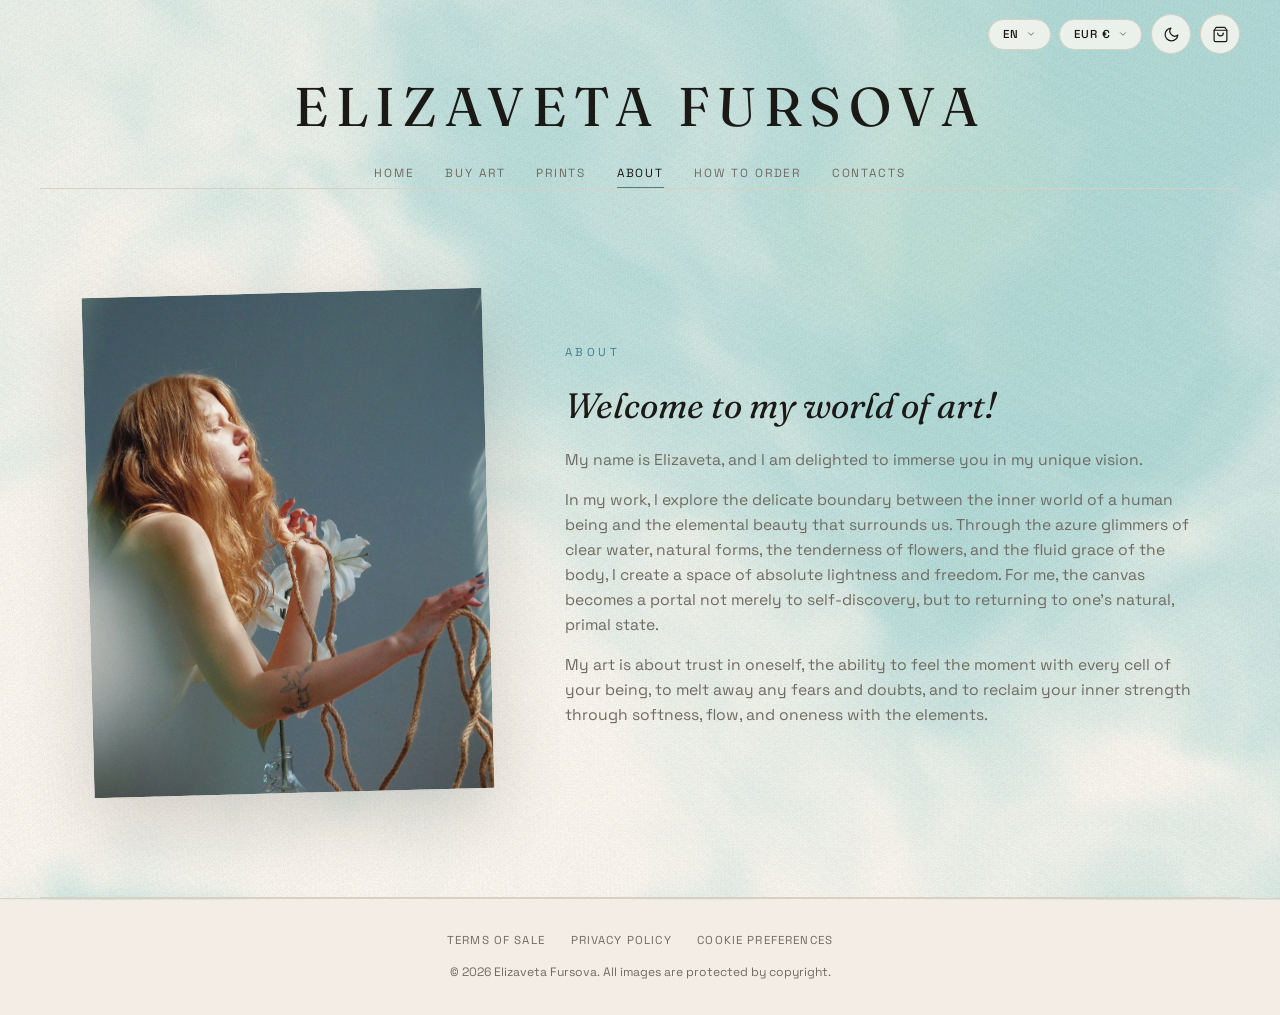
==== commit 2bae822a: "Add cookieless GoatCounter analytics with funnel events Co-Authored-By: Claude Fable 5 <noreply@anth" ====
--- a/about.html
+++ b/about.html
@@ -94,5 +94,7 @@
   <script src="js/products.js"></script>
   <script src="js/app.js"></script>
   <script src="js/shader.js"></script>
+  <!-- статистика посещений: GoatCounter, без cookies и персональных данных -->
+  <script data-goatcounter="https://fursova.goatcounter.com/count" async src="https://gc.zgo.at/count.js"></script>
 </body>
 </html>
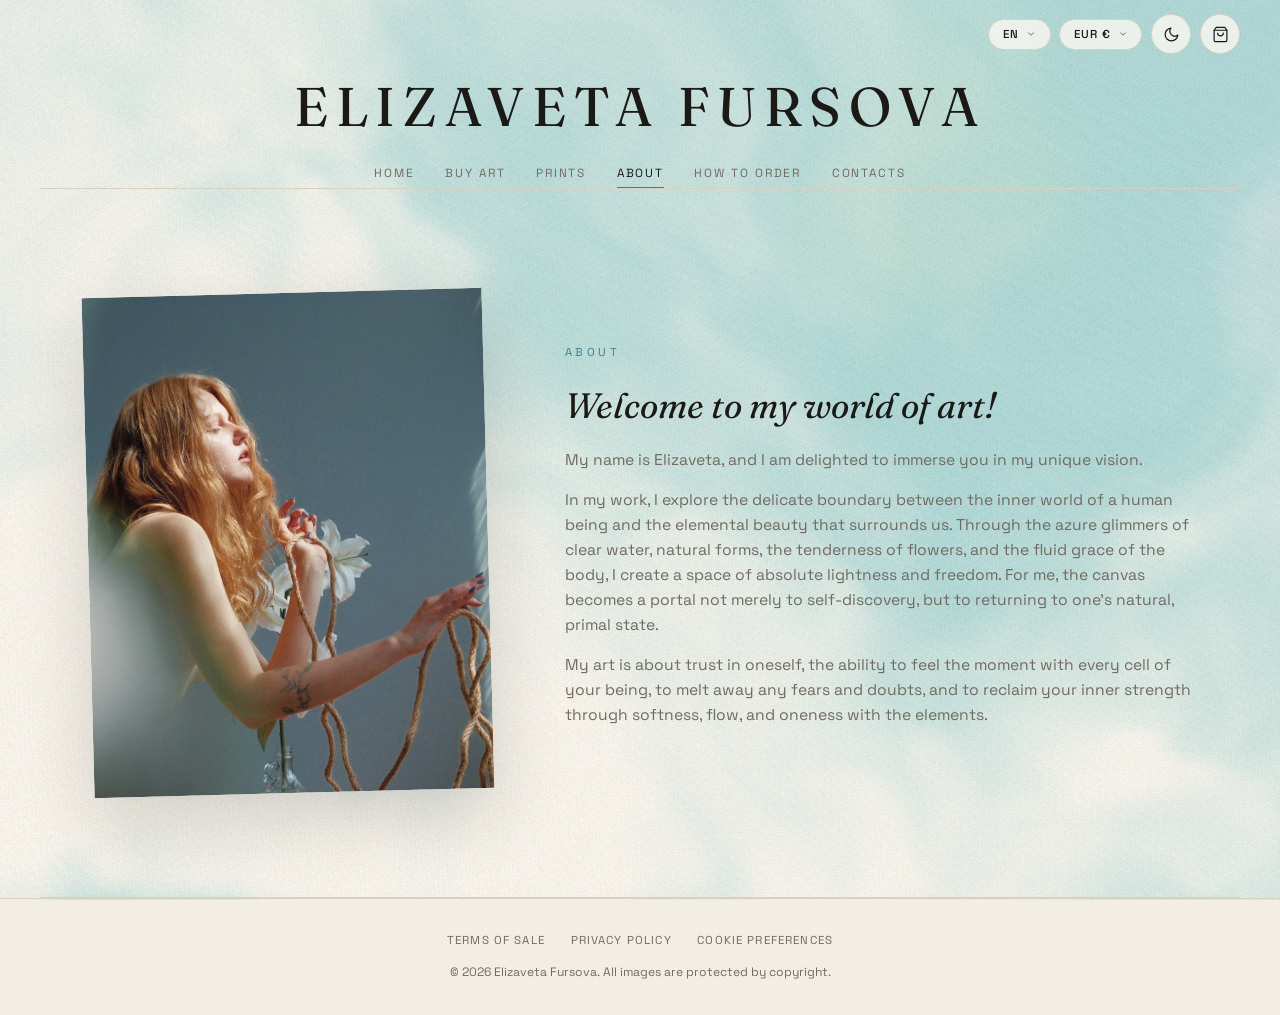
==== commit ae081d57: "Shipping is now calculated separately, not included in prices Co-Authored-By: Claude Fable 5 <norepl" ====
--- a/about.html
+++ b/about.html
@@ -78,6 +78,7 @@
 
       <form class="drawer-form" id="orderForm" hidden>
         <div class="drawer-total"><span data-i18n="cart.total">Total:</span> <strong id="cartTotal"></strong></div>
+        <p class="cart-ship-note" data-i18n="cart.shipNote">Shipping is not included — it is calculated separately for your country and confirmed before payment.</p>
         <input type="text" id="fName" data-i18n-ph="cart.name" placeholder="Your name" required>
         <input type="text" id="fContact" data-i18n-ph="cart.contact" placeholder="Telegram, phone or e-mail" required>
         <input type="text" id="fCity" data-i18n-ph="cart.city" placeholder="Country and city — to plan the delivery">
--- a/css/style.css
+++ b/css/style.css
@@ -910,6 +910,7 @@
 .drawer-form { margin-top: 1.4rem; display: flex; flex-direction: column; gap: .7rem; }
 .drawer-total { font-size: 1.05rem; margin-bottom: .4rem; }
 .drawer-total strong { font-family: var(--serif); font-size: 1.3rem; }
+.cart-ship-note { font-size: .76rem; opacity: .62; line-height: 1.45; margin: -.1rem 0 .5rem; }
 .drawer-form input, .drawer-form textarea {
   padding: .85rem 1.1rem;
   border: 1px solid var(--line);
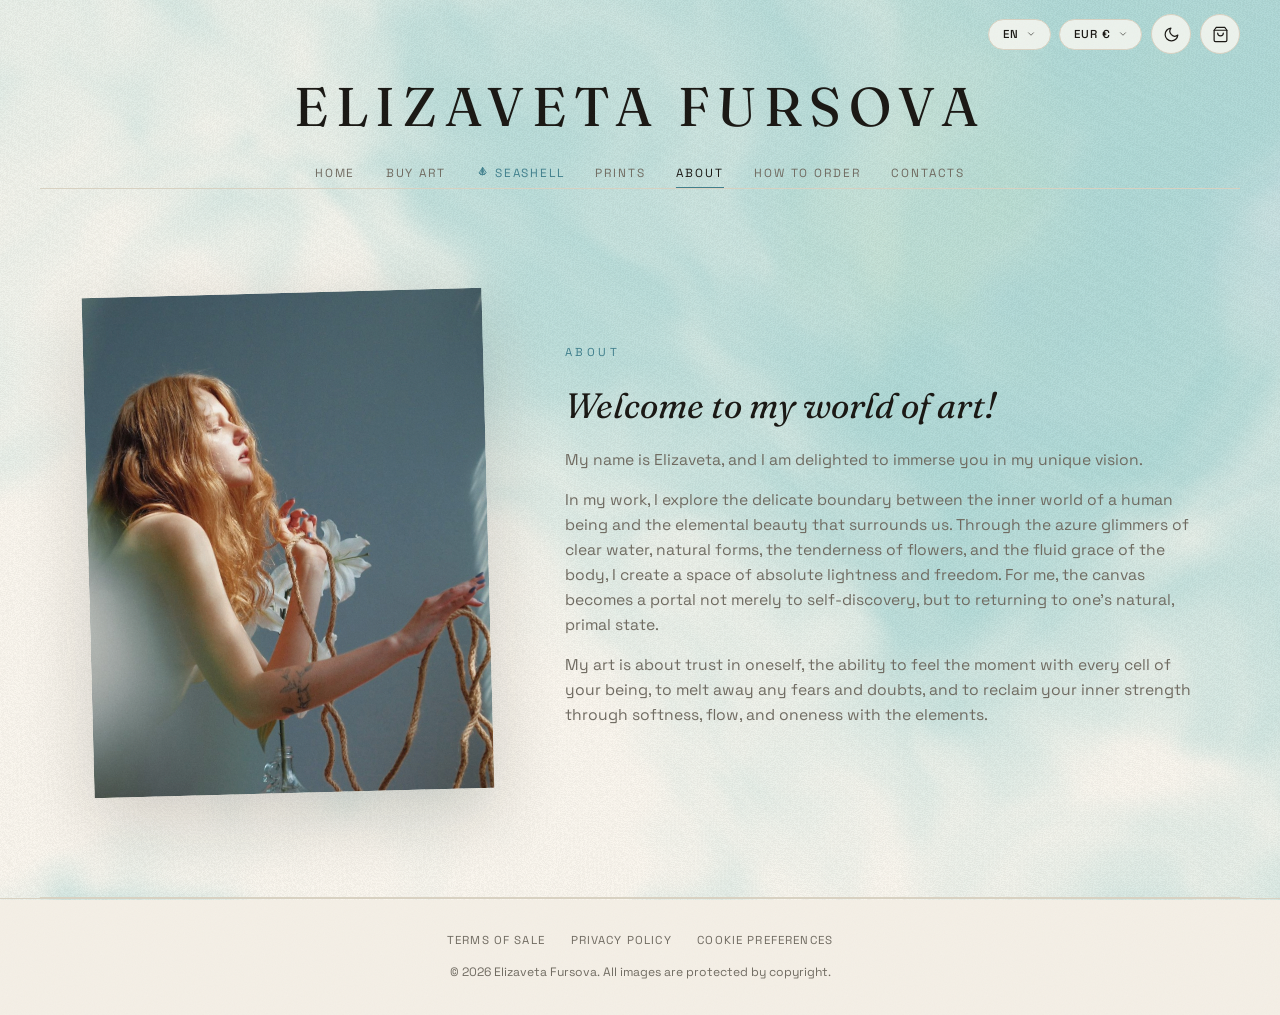
==== commit 883a3c64: "Add Seashell page: 12 hand-painted shell pendants Co-Authored-By: Claude Fable 5 <noreply@anthropic." ====
--- a/about.html
+++ b/about.html
@@ -35,6 +35,7 @@
     <nav class="site-nav">
       <a href="index.html" data-i18n="nav.home">Home</a>
       <a href="buy-art.html" data-i18n="nav.buy">Buy art</a>
+      <a href="seashell.html" class="nav-shell"><svg width="13" height="13" viewBox="0 0 24 24" fill="none" stroke="currentColor" stroke-width="1.7" stroke-linecap="round" stroke-linejoin="round" aria-hidden="true"><path d="M12 3.5 5.5 13a8 8 0 0 0 13 0Z"/><path d="M12 3.5 8.4 15.5M12 3.5v12.8M12 3.5 15.6 15.5"/></svg><span data-i18n="nav.shells">Seashell</span></a>
       <a href="prints.html" data-i18n="nav.prints">Prints</a>
       <a href="about.html" class="active" data-i18n="nav.about">About</a>
       <a href="how-to-order.html" data-i18n="nav.how">How to order</a>
--- a/css/style.css
+++ b/css/style.css
@@ -293,6 +293,44 @@
 .site-nav a:hover::after { right: 0; }
 .site-nav a.active { color: var(--ink); }
 .site-nav a.active::after { right: 0; }
+
+/* вкладка Seashell — выделена акцентным цветом и иконкой ракушки */
+.site-nav a.nav-shell {
+  color: var(--accent);
+  display: inline-flex;
+  align-items: center;
+  gap: .34rem;
+}
+.site-nav a.nav-shell:hover,
+.site-nav a.nav-shell.active { color: var(--accent); filter: saturate(1.25); }
+.site-nav a.nav-shell svg { flex-shrink: 0; margin-top: -1px; }
+
+/* вступление страницы Seashell: фото процесса росписи + подводка */
+.shell-intro {
+  display: grid;
+  grid-template-columns: minmax(220px, 360px) 1fr;
+  gap: clamp(1.4rem, 4vw, 3.4rem);
+  align-items: center;
+  margin: 0 0 3rem;
+}
+.shell-intro-img img {
+  width: 100%;
+  display: block;
+  border-radius: 3px;
+  box-shadow: 0 18px 44px rgba(0, 0, 0, .18);
+}
+.shell-intro-text {
+  font-family: "Caveat", cursive;
+  font-size: clamp(1.5rem, 2.7vw, 2.15rem);
+  line-height: 1.35;
+  color: var(--ink);
+  max-width: 28ch;
+}
+@media (max-width: 720px) {
+  .shell-intro { grid-template-columns: 1fr; }
+  .shell-intro-img { max-width: 320px; }
+  .shell-intro-text { max-width: none; }
+}
 
 /* компактная шапка: появляется при прокрутке ВВЕРХ */
 .mini-head {
